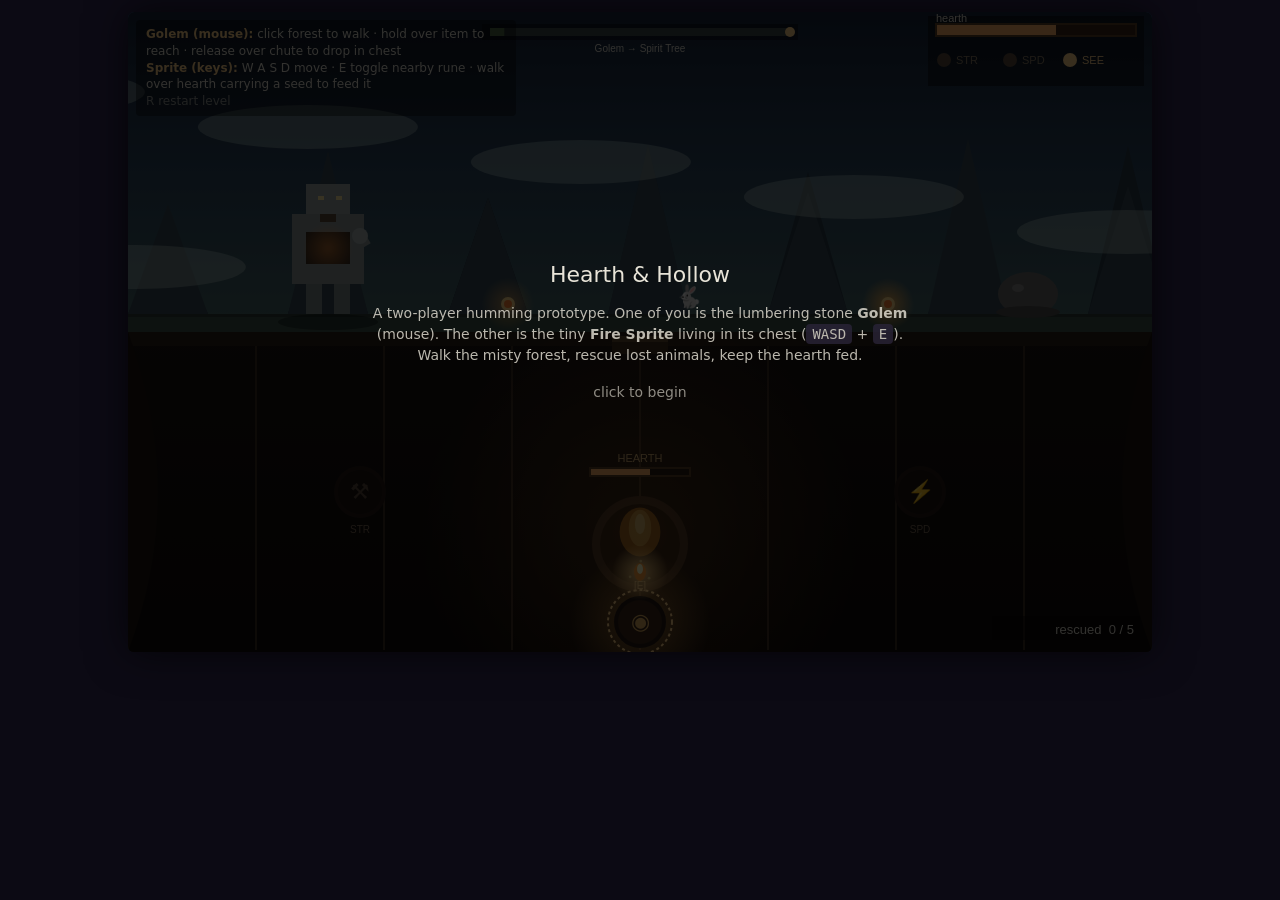
==== prototype/index.html @ a0166de7 "Add Hearth & Hollow prototype: asymmetric two-player humming loop A minimal proof-of-concept for the" ====
<!doctype html>
<html lang="en">
<head>
<meta charset="utf-8" />
<title>Hearth &amp; Hollow — a two-player humming prototype</title>
<style>
  html, body {
    margin: 0; padding: 0; background: #0c0a14;
    color: #e8e4d8; font-family: ui-rounded, "Segoe UI", system-ui, sans-serif;
    overflow: hidden; height: 100%;
  }
  #wrap {
    position: relative;
    width: 1024px; height: 640px;
    margin: 12px auto;
    box-shadow: 0 0 40px #000a;
    border-radius: 6px;
    overflow: hidden;
  }
  canvas { display: block; background: #000; }
  #controls {
    position: absolute; top: 8px; left: 8px;
    background: rgba(0,0,0,0.4);
    padding: 6px 10px;
    font-size: 12px;
    line-height: 1.4;
    border-radius: 4px;
    pointer-events: none;
    max-width: 360px;
  }
  #controls b { color: #ffd089; }
  #overlay {
    position: absolute; inset: 0;
    display: flex; align-items: center; justify-content: center;
    background: rgba(0,0,0,0.78);
    font-size: 22px;
    text-align: center;
    flex-direction: column;
    gap: 16px;
    cursor: pointer;
  }
  #overlay.hidden { display: none; }
  #overlay .sub { font-size: 14px; opacity: 0.8; max-width: 540px; line-height: 1.5; }
  #overlay .key { background: #2a2438; padding: 2px 6px; border-radius: 4px; font-family: ui-monospace, monospace; }
</style>
</head>
<body>
<div id="wrap">
  <canvas id="game" width="1024" height="640"></canvas>
  <div id="controls">
    <b>Golem (mouse):</b> click forest to walk &middot; hold over item to reach &middot; release over chute to drop in chest<br/>
    <b>Sprite (keys):</b> <span class="key">W A S D</span> move &middot; <span class="key">E</span> toggle nearby rune &middot; walk over hearth carrying a seed to feed it<br/>
    <span style="opacity:0.6"><span class="key">R</span> restart level</span>
  </div>
  <div id="overlay">
    <div>Hearth &amp; Hollow</div>
    <div class="sub">
      A two-player humming prototype. One of you is the lumbering stone <b>Golem</b> (mouse).
      The other is the tiny <b>Fire Sprite</b> living in its chest (<span class="key">WASD</span> + <span class="key">E</span>).
      Walk the misty forest, rescue lost animals, keep the hearth fed.
    </div>
    <div class="sub" style="opacity:0.6">click to begin</div>
  </div>
</div>
<script src="game.js"></script>
</body>
</html>
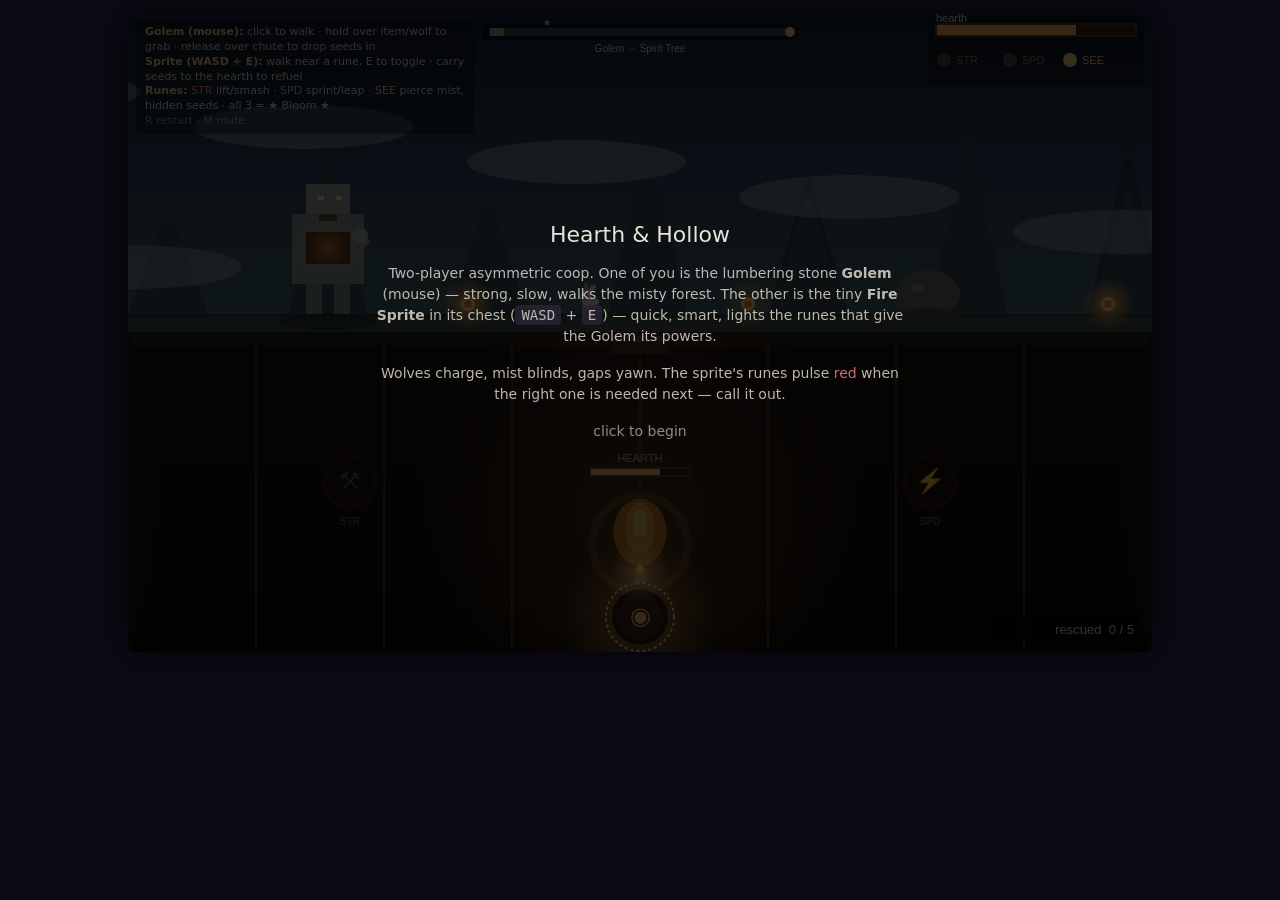
==== commit 928eb94a: "Refine Hearth & Hollow v2: threats, telegraphy, BLOOM mode, audio Major mechanical overhaul informed" ====
--- a/prototype/index.html
+++ b/prototype/index.html
@@ -20,14 +20,17 @@
   canvas { display: block; background: #000; }
   #controls {
     position: absolute; top: 8px; left: 8px;
-    background: rgba(0,0,0,0.4);
-    padding: 6px 10px;
-    font-size: 12px;
-    line-height: 1.4;
+    background: rgba(0,0,0,0.35);
+    padding: 5px 9px;
+    font-size: 11px;
+    line-height: 1.35;
     border-radius: 4px;
     pointer-events: none;
-    max-width: 360px;
+    max-width: 320px;
+    transition: opacity 0.6s ease 6s;
   }
+  #wrap.playing #controls { opacity: 0.35; }
+  #wrap.playing #controls:hover { opacity: 1; transition: none; }
   #controls b { color: #ffd089; }
   #overlay {
     position: absolute; inset: 0;
@@ -48,16 +51,19 @@
 <div id="wrap">
   <canvas id="game" width="1024" height="640"></canvas>
   <div id="controls">
-    <b>Golem (mouse):</b> click forest to walk &middot; hold over item to reach &middot; release over chute to drop in chest<br/>
-    <b>Sprite (keys):</b> <span class="key">W A S D</span> move &middot; <span class="key">E</span> toggle nearby rune &middot; walk over hearth carrying a seed to feed it<br/>
-    <span style="opacity:0.6"><span class="key">R</span> restart level</span>
+    <b>Golem (mouse):</b> click to walk &middot; hold over item/wolf to grab &middot; release over chute to drop seeds in<br/>
+    <b>Sprite (WASD + E):</b> walk near a rune, <span class="key">E</span> to toggle &middot; carry seeds to the hearth to refuel<br/>
+    <b>Runes:</b> <span style="color:#ff9a8a">STR</span> lift/smash &middot; <span style="color:#9ad8ff">SPD</span> sprint/leap &middot; <span style="color:#ffd089">SEE</span> pierce mist, hidden seeds &middot; all 3 = ★ Bloom ★<br/>
+    <span style="opacity:0.6"><span class="key">R</span> restart &middot; <span class="key">M</span> mute</span>
   </div>
   <div id="overlay">
     <div>Hearth &amp; Hollow</div>
     <div class="sub">
-      A two-player humming prototype. One of you is the lumbering stone <b>Golem</b> (mouse).
-      The other is the tiny <b>Fire Sprite</b> living in its chest (<span class="key">WASD</span> + <span class="key">E</span>).
-      Walk the misty forest, rescue lost animals, keep the hearth fed.
+      Two-player asymmetric coop. One of you is the lumbering stone <b>Golem</b> (mouse) — strong, slow, walks the misty forest.
+      The other is the tiny <b>Fire Sprite</b> in its chest (<span class="key">WASD</span> + <span class="key">E</span>) — quick, smart, lights the runes that give the Golem its powers.
+    </div>
+    <div class="sub">
+      Wolves charge, mist blinds, gaps yawn. The sprite's runes pulse <span style="color:#ff8888">red</span> when the right one is needed next — call it out.
     </div>
     <div class="sub" style="opacity:0.6">click to begin</div>
   </div>
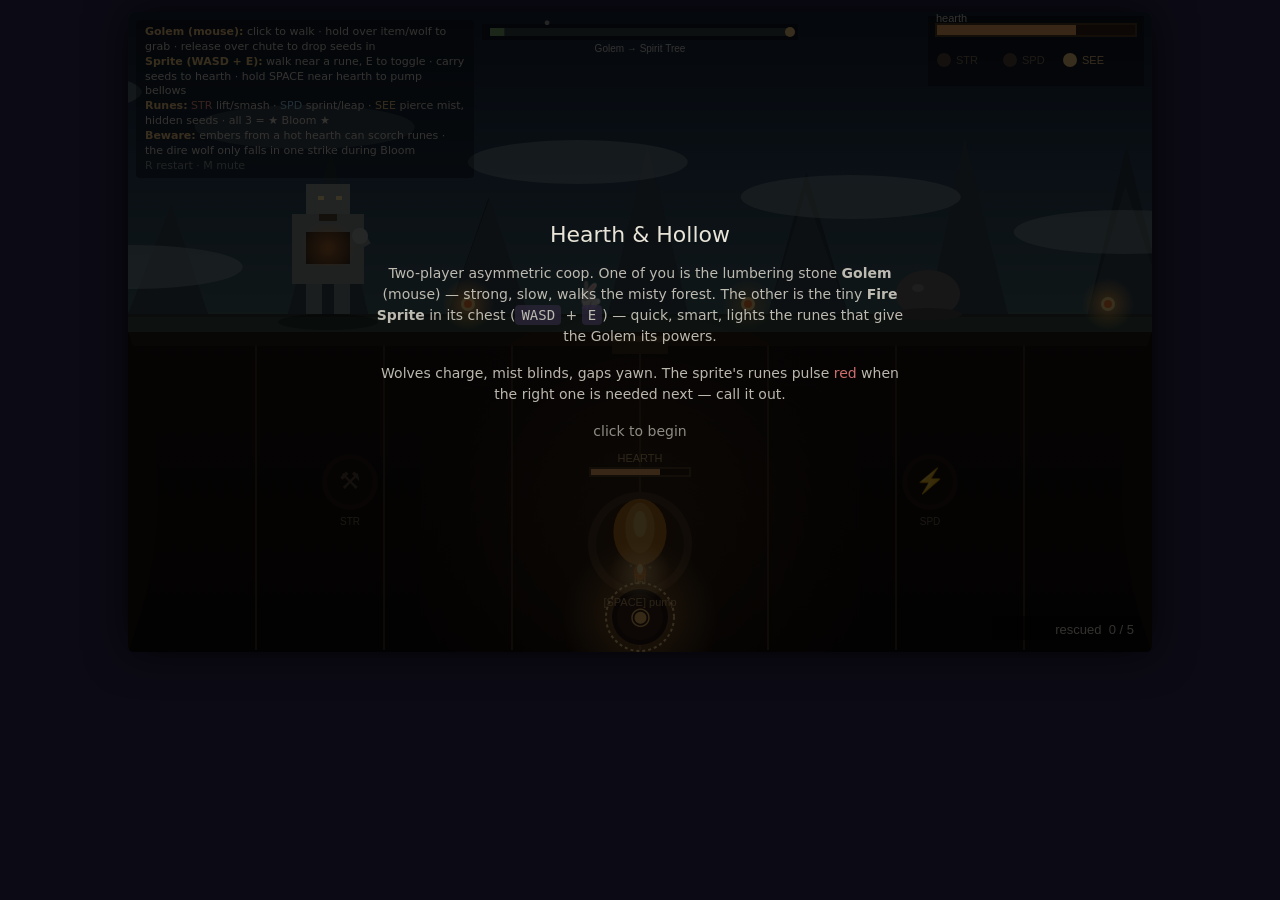
==== commit 3c093719: "v3: embers, bellows, dire wolf boss, celebration Pushes the prototype past v2's "interesting but tep" ====
--- a/prototype/index.html
+++ b/prototype/index.html
@@ -52,8 +52,9 @@
   <canvas id="game" width="1024" height="640"></canvas>
   <div id="controls">
     <b>Golem (mouse):</b> click to walk &middot; hold over item/wolf to grab &middot; release over chute to drop seeds in<br/>
-    <b>Sprite (WASD + E):</b> walk near a rune, <span class="key">E</span> to toggle &middot; carry seeds to the hearth to refuel<br/>
+    <b>Sprite (WASD + E):</b> walk near a rune, <span class="key">E</span> to toggle &middot; carry seeds to hearth &middot; hold <span class="key">SPACE</span> near hearth to pump bellows<br/>
     <b>Runes:</b> <span style="color:#ff9a8a">STR</span> lift/smash &middot; <span style="color:#9ad8ff">SPD</span> sprint/leap &middot; <span style="color:#ffd089">SEE</span> pierce mist, hidden seeds &middot; all 3 = ★ Bloom ★<br/>
+    <b>Beware:</b> embers from a hot hearth can scorch runes &middot; the dire wolf only falls in one strike during Bloom<br/>
     <span style="opacity:0.6"><span class="key">R</span> restart &middot; <span class="key">M</span> mute</span>
   </div>
   <div id="overlay">
